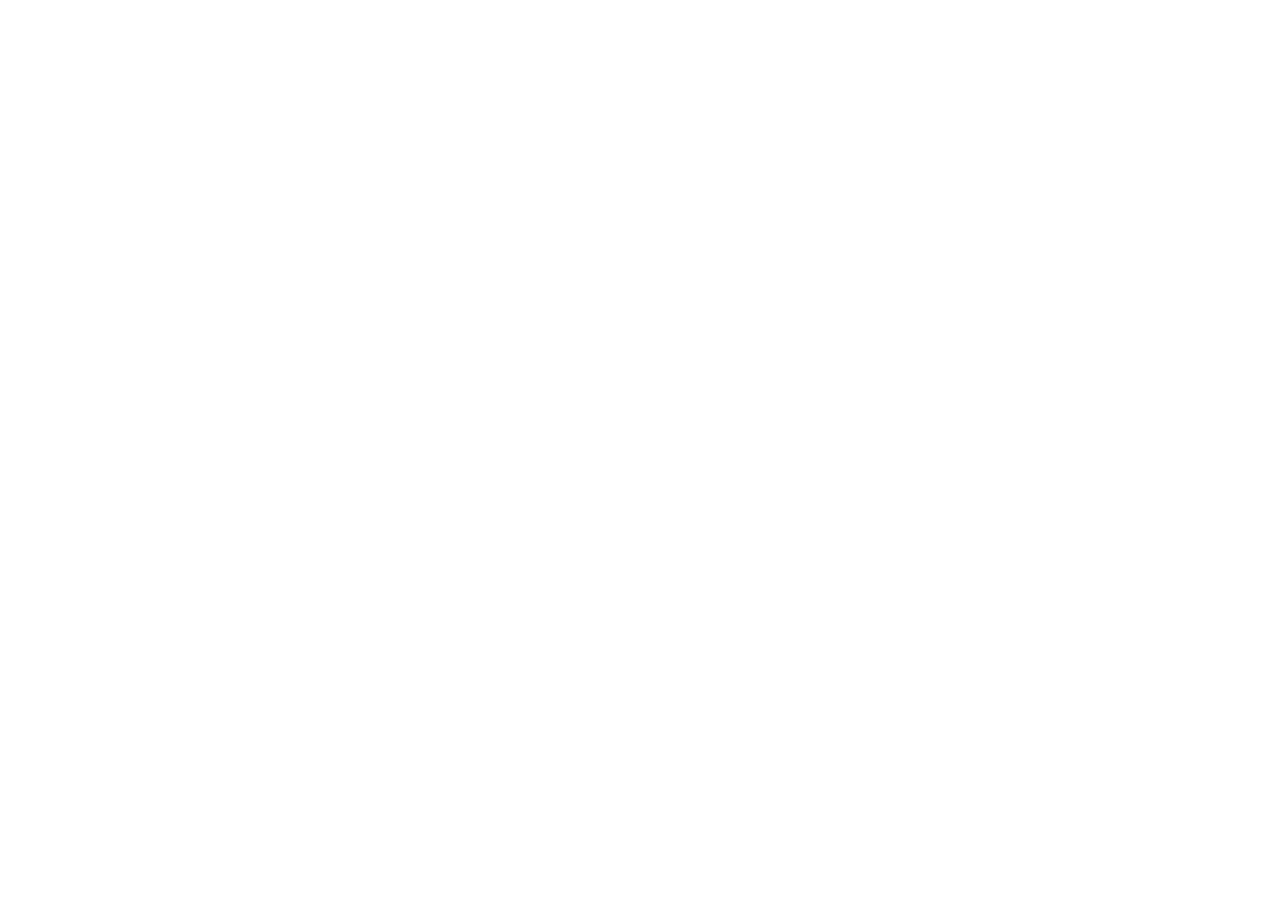
==== index.html @ 44ca38f4 "feat: initialize MutaTrack variant calling platform Set up project structure with React, Vite, Tailw" ====
<!doctype html>
<html lang="en">
  <head>
    <meta charset="UTF-8" />
    <meta name="viewport" content="width=device-width, initial-scale=1.0" />
    <title>MutaTrack — Integrated Variant Calling Platform</title>
    <meta name="description" content="Integrated bioinformatics web application for end-to-end DNA-seq variant calling workflows, from FASTQ QC and BWA-MEM alignment to GATK HaplotypeCaller variant calling, annotation, single-canvas analysis, and multi-format reporting." />
    <meta property="og:title" content="MutaTrack — Integrated Variant Calling Platform" />
    <meta property="og:description" content="Integrated bioinformatics web application for end-to-end DNA-seq variant calling workflows, from FASTQ QC and BWA-MEM alignment to GATK HaplotypeCaller variant calling, annotation, single-canvas analysis, and multi-format reporting." />
    <meta property="og:type" content="website" />
    <meta name="twitter:card" content="summary_large_image" />
    <link rel="preconnect" href="https://fonts.googleapis.com" />
    <link rel="preconnect" href="https://fonts.gstatic.com" crossorigin />
    <link href="https://fonts.googleapis.com/css2?family=JetBrains+Mono:wght@400;500;600;700&family=Plus+Jakarta+Sans:wght@400;500;600;700;800&display=swap" rel="stylesheet" />
  </head>
  <body>
    <div id="root"></div>
    <script type="module" src="/src/main.tsx"></script>
  </body>
</html>
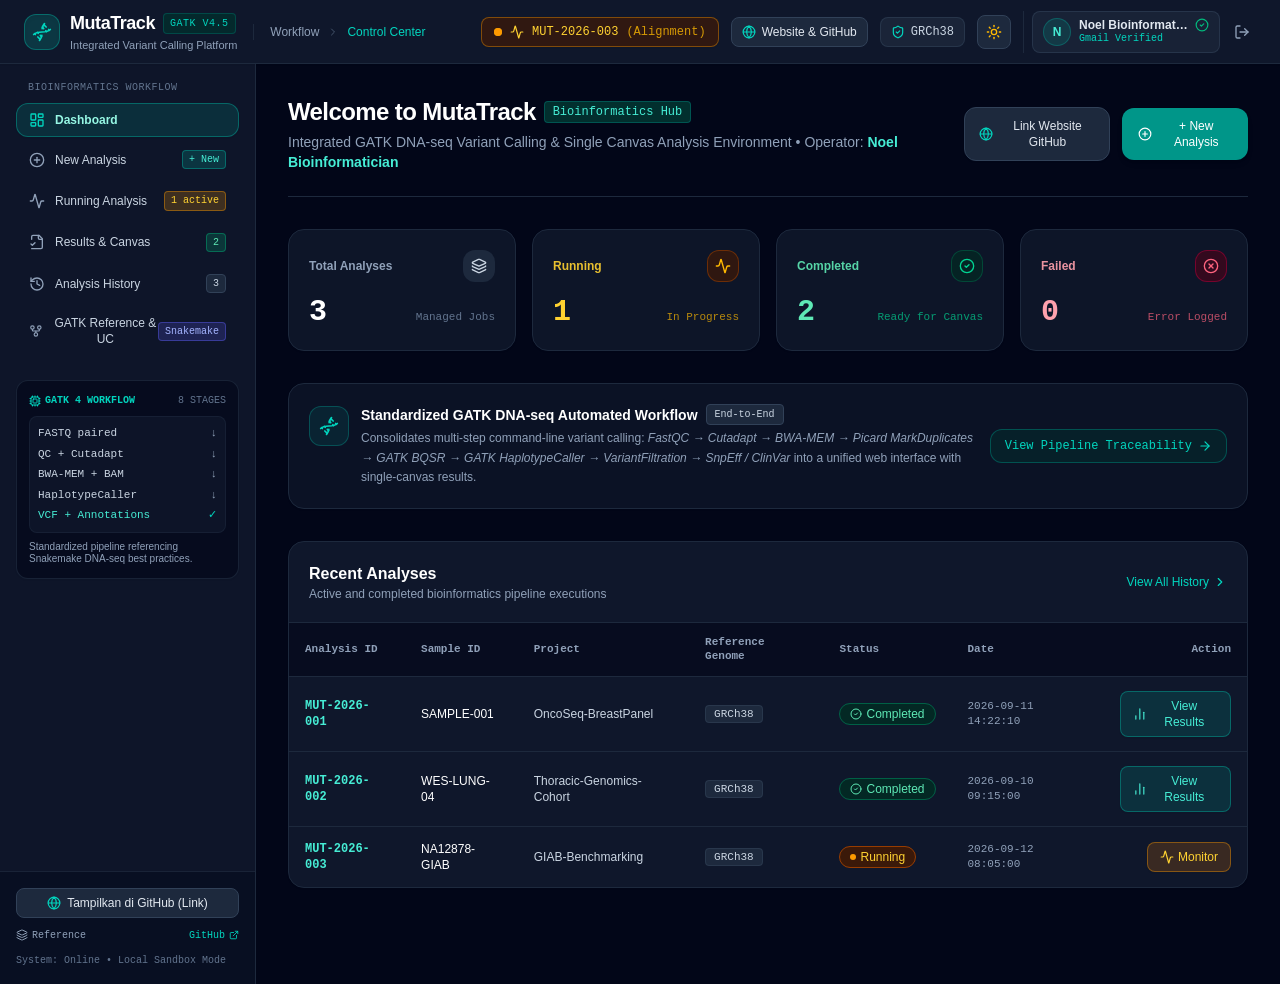
==== commit 775c8549: "Deploying to gh-pages from @ nowell70/MUTA-TRACK-PPL@54ff2d7bab416090421e3c30342fa3236a108133 🚀" ====
--- a/index.html
+++ b/index.html
@@ -12,10 +12,11 @@
     <link rel="preconnect" href="https://fonts.googleapis.com" />
     <link rel="preconnect" href="https://fonts.gstatic.com" crossorigin />
     <link href="https://fonts.googleapis.com/css2?family=JetBrains+Mono:wght@400;500;600;700&family=Plus+Jakarta+Sans:wght@400;500;600;700;800&display=swap" rel="stylesheet" />
+    <script type="module" crossorigin src="./assets/index-D0DOfHyg.js"></script>
+    <link rel="stylesheet" crossorigin href="./assets/index-wClKYpGT.css">
   </head>
   <body>
     <div id="root"></div>
-    <script type="module" src="/src/main.tsx"></script>
   </body>
 </html>
 
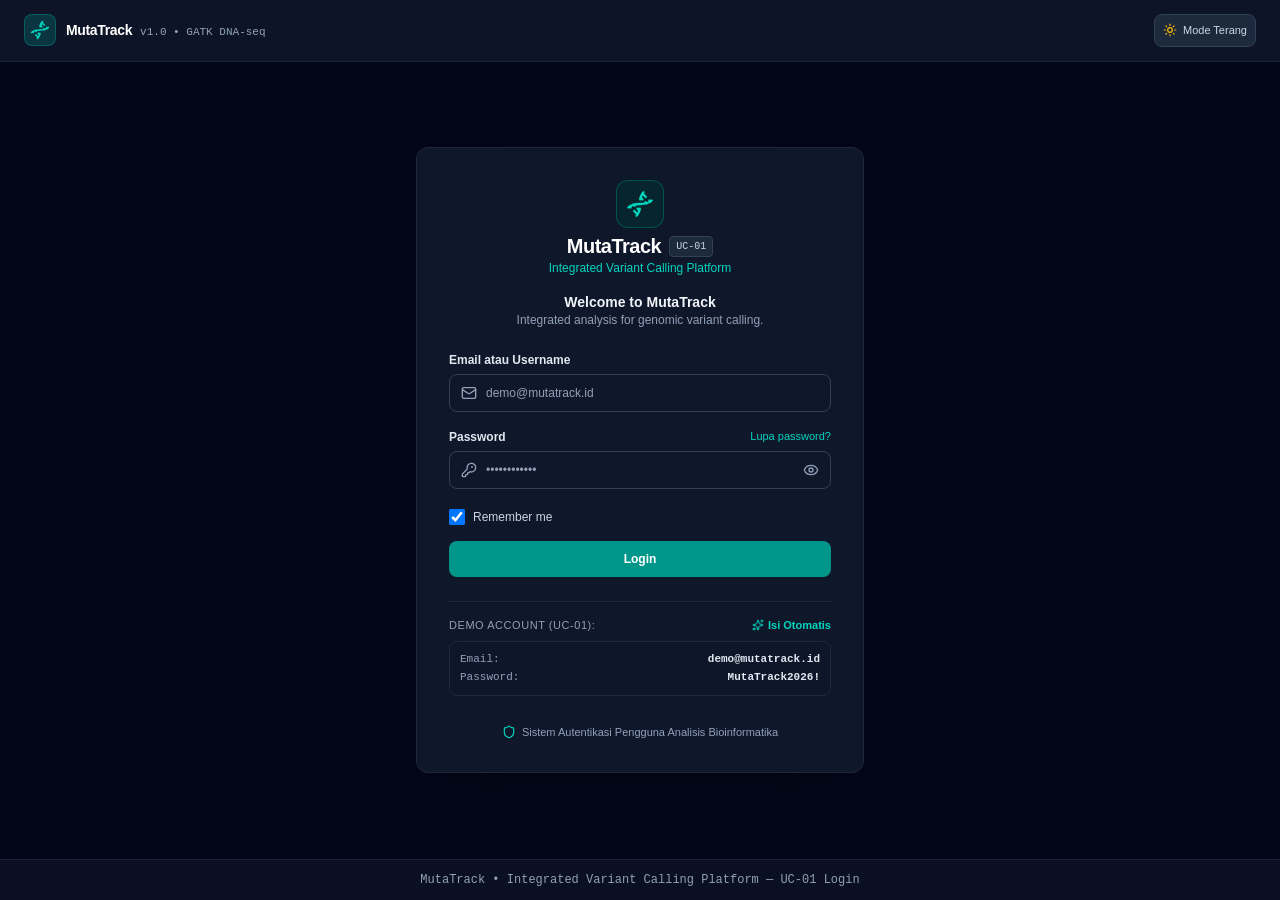
==== commit 416540b2: "Deploying to gh-pages from @ nowell70/MUTA-TRACK-PPL@d61590b8a29a4778d686ee726b1cbde0cfc94803 🚀" ====
--- a/index.html
+++ b/index.html
@@ -12,8 +12,8 @@
     <link rel="preconnect" href="https://fonts.googleapis.com" />
     <link rel="preconnect" href="https://fonts.gstatic.com" crossorigin />
     <link href="https://fonts.googleapis.com/css2?family=JetBrains+Mono:wght@400;500;600;700&family=Plus+Jakarta+Sans:wght@400;500;600;700;800&display=swap" rel="stylesheet" />
-    <script type="module" crossorigin src="./assets/index-D0DOfHyg.js"></script>
-    <link rel="stylesheet" crossorigin href="./assets/index-wClKYpGT.css">
+    <script type="module" crossorigin src="./assets/index-DJGtX06d.js"></script>
+    <link rel="stylesheet" crossorigin href="./assets/index-CAygg6aG.css">
   </head>
   <body>
     <div id="root"></div>
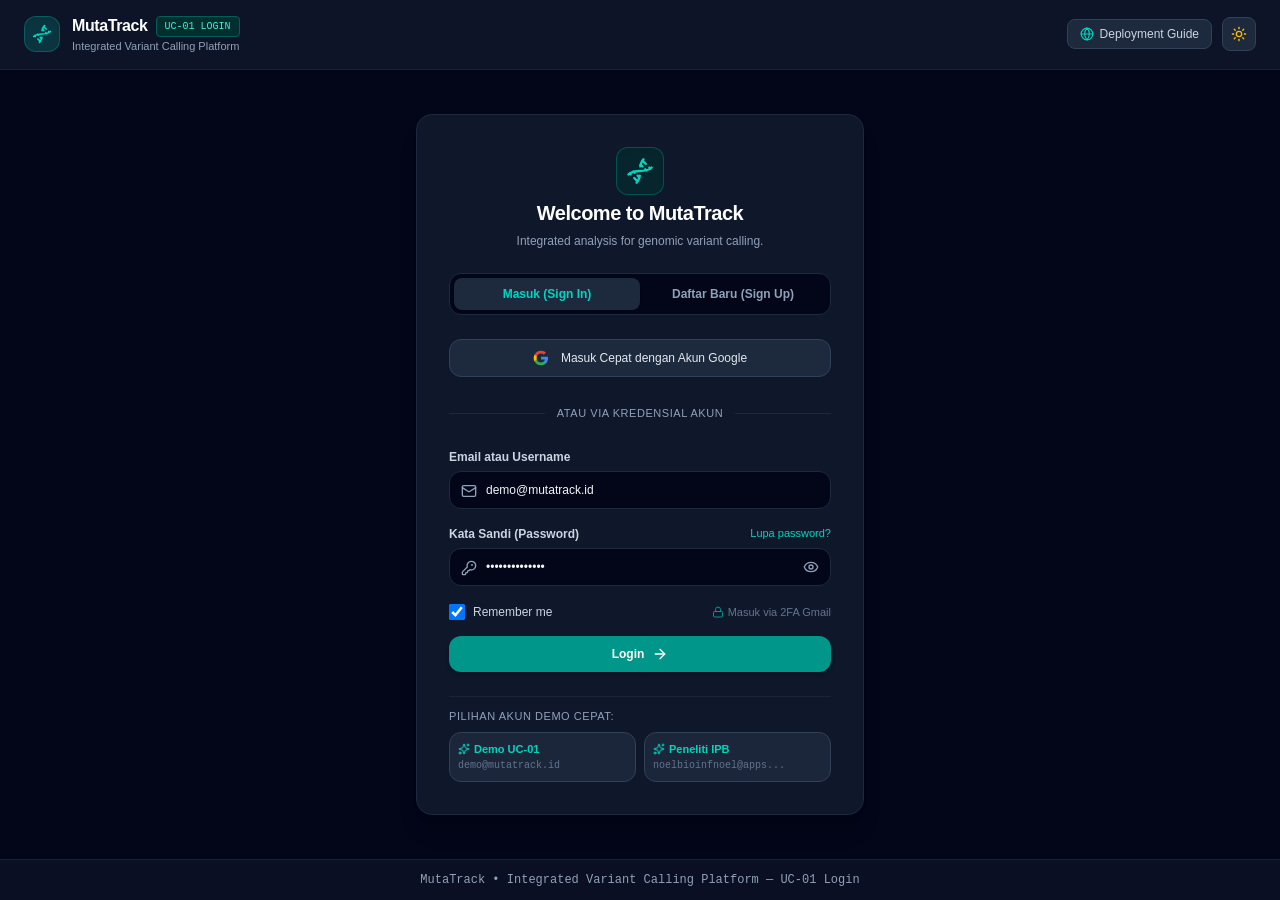
==== commit 0bec082a: "Deploying to gh-pages from @ nowell70/MUTA-TRACK-PPL@2465cb2dae3195e292d5ef1398473a57003a5947 🚀" ====
--- a/index.html
+++ b/index.html
@@ -12,8 +12,8 @@
     <link rel="preconnect" href="https://fonts.googleapis.com" />
     <link rel="preconnect" href="https://fonts.gstatic.com" crossorigin />
     <link href="https://fonts.googleapis.com/css2?family=JetBrains+Mono:wght@400;500;600;700&family=Plus+Jakarta+Sans:wght@400;500;600;700;800&display=swap" rel="stylesheet" />
-    <script type="module" crossorigin src="./assets/index-DJGtX06d.js"></script>
-    <link rel="stylesheet" crossorigin href="./assets/index-CAygg6aG.css">
+    <script type="module" crossorigin src="./assets/index-Ca_JSKId.js"></script>
+    <link rel="stylesheet" crossorigin href="./assets/index-DikSnAQw.css">
   </head>
   <body>
     <div id="root"></div>
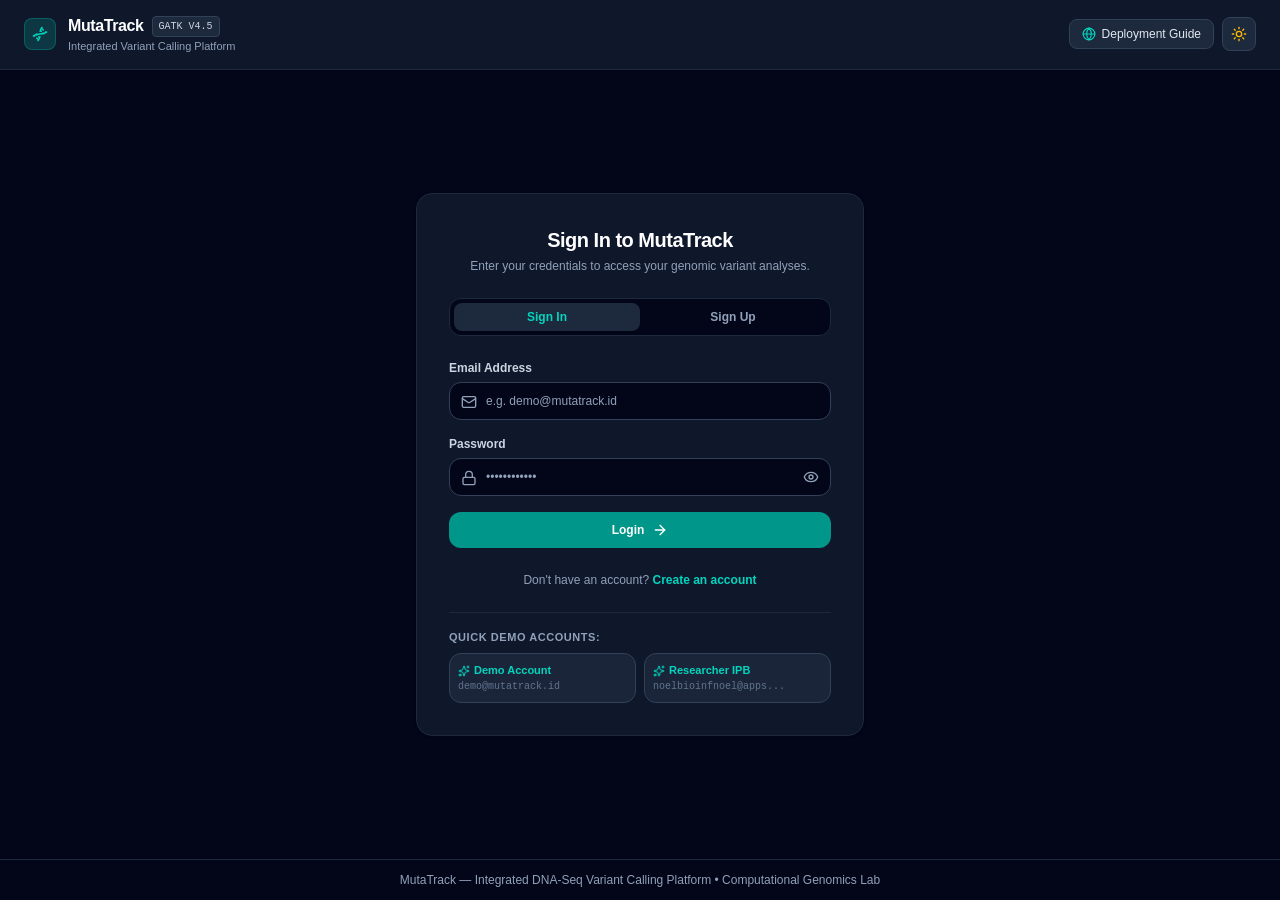
==== commit 488c2647: "Deploying to gh-pages from @ nowell70/MUTA-TRACK-PPL@f88061b4d0c8089ab0703db5906f5fad866b551a 🚀" ====
--- a/index.html
+++ b/index.html
@@ -12,8 +12,8 @@
     <link rel="preconnect" href="https://fonts.googleapis.com" />
     <link rel="preconnect" href="https://fonts.gstatic.com" crossorigin />
     <link href="https://fonts.googleapis.com/css2?family=JetBrains+Mono:wght@400;500;600;700&family=Plus+Jakarta+Sans:wght@400;500;600;700;800&display=swap" rel="stylesheet" />
-    <script type="module" crossorigin src="./assets/index-Ca_JSKId.js"></script>
-    <link rel="stylesheet" crossorigin href="./assets/index-DikSnAQw.css">
+    <script type="module" crossorigin src="./assets/index-B0Z7vgqr.js"></script>
+    <link rel="stylesheet" crossorigin href="./assets/index-WnHHJckj.css">
   </head>
   <body>
     <div id="root"></div>
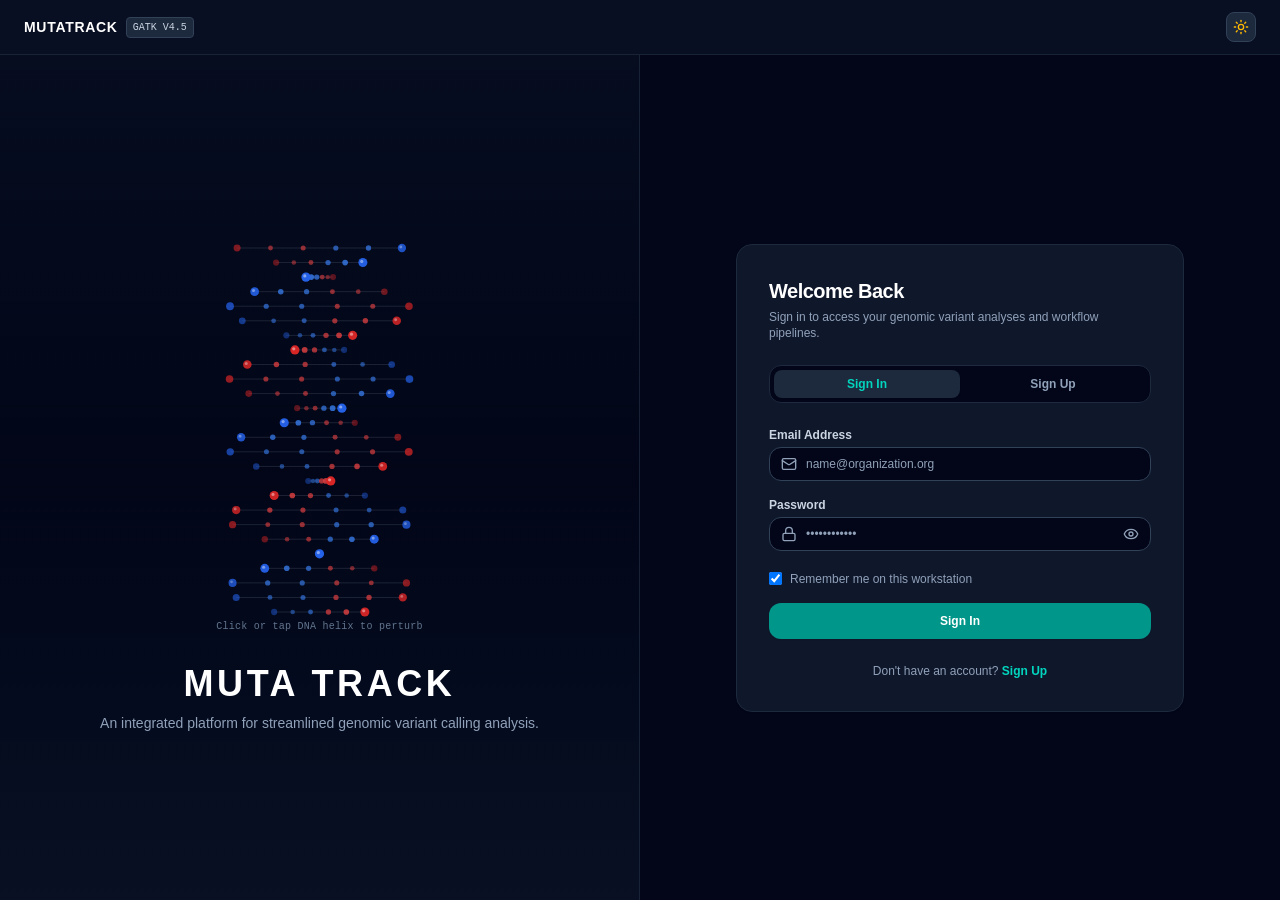
==== commit e27305bd: "Deploying to gh-pages from @ nowell70/MUTA-TRACK-PPL@a370546925e20d1485b6152cf9968cc944b42f21 🚀" ====
--- a/index.html
+++ b/index.html
@@ -12,8 +12,8 @@
     <link rel="preconnect" href="https://fonts.googleapis.com" />
     <link rel="preconnect" href="https://fonts.gstatic.com" crossorigin />
     <link href="https://fonts.googleapis.com/css2?family=JetBrains+Mono:wght@400;500;600;700&family=Plus+Jakarta+Sans:wght@400;500;600;700;800&display=swap" rel="stylesheet" />
-    <script type="module" crossorigin src="./assets/index-B0Z7vgqr.js"></script>
-    <link rel="stylesheet" crossorigin href="./assets/index-WnHHJckj.css">
+    <script type="module" crossorigin src="./assets/index-D4VuTP3j.js"></script>
+    <link rel="stylesheet" crossorigin href="./assets/index-AzWUhk2D.css">
   </head>
   <body>
     <div id="root"></div>
